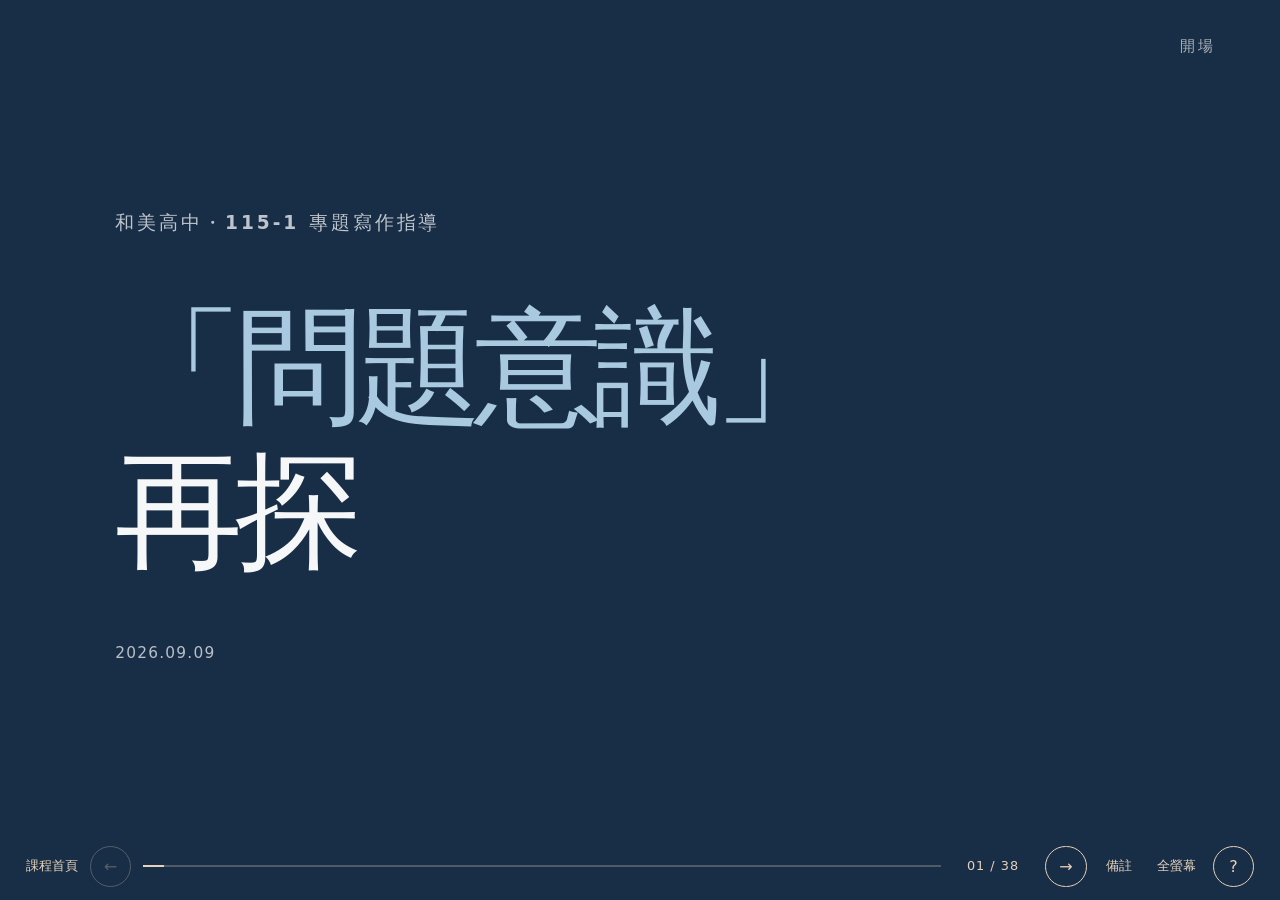
==== lessons/2026-09-09-問題意識再探/index.html @ ac7cce35 "建立課程 repo 與 2026-09-09「問題意識」再探投影片 - 課程首頁 + 共用 styles.css / app.js，lessons/ 下依日期收錄各次單元 - 首個單元 38 張投影片" ====
<!doctype html>
<html lang="zh-Hant-TW">
  <head>
    <meta charset="utf-8" />
    <meta name="viewport" content="width=device-width, initial-scale=1" />
    <meta name="description" content="和美高中 115-1 專題寫作指導：2026-09-09「問題意識」再探。" />
    <meta name="theme-color" content="#182e46" />
    <title>「問題意識」再探｜115-1 專題寫作指導</title>
    <link rel="icon" href="../../favicon.svg" type="image/svg+xml" />
    <link rel="stylesheet" href="../../styles.css" />
  </head>
  <body class="presentation">
    <a class="skip-link" href="#deck">跳到投影片</a>
    <main id="deck" class="deck" tabindex="-1" data-title="「問題意識」再探｜115-1 專題寫作指導">
      <!-- 01 -->
      <section id="slide-1" class="slide title-slide" data-section="開場" data-theme="navy" aria-labelledby="heading-1">
        <p class="eyebrow">和美高中・115-1 專題寫作指導</p><h1 id="heading-1"><span class="accent">「問題意識」</span><br />再探</h1><p class="meta">2026.09.09</p>
        <aside class="speaker-notes">今天從追尋「為什麼」的角度，繼續談問題意識。</aside>
      </section>

      <!-- 02 -->
      <section id="slide-2" class="slide " data-section="課程流程" data-theme="paper" aria-labelledby="heading-2">
        <h2 id="heading-2" data-source-line="1">課程流程</h2><ol class="agenda"><li data-source-line="2">「問題意識」環節的時間安排</li><li data-source-line="3">「問題意識」再探</li><li data-source-line="4">實作與討論</li></ol>
      </section>

      <!-- 03 -->
      <section id="slide-3" class="slide " data-section="時間安排" data-theme="mist" aria-labelledby="heading-3">
        <h2 id="heading-3" data-source-line="5" class="compact-title">一、「問題意識」環節時間安排</h2><ol class="schedule"><li data-source-line="6">9/9（今天）：從另一種角度思考問題意識，並且交作業</li><li data-source-line="7">9/15由作業發展出「研究問題」與「研究動機」（解說）</li><li data-source-line="8">9/16：撰寫「研究問題」與「研究動機」</li><li data-source-line="9"><strong>9/22：特定小組報告</strong></li></ol>
      </section>

      <!-- 04 -->
      <section id="slide-4" class="slide section-slide" data-section="問題意識再探" data-theme="slate" aria-labelledby="heading-4">
        <h2 id="heading-4" data-source-line="10">二、<br />問題意識再探</h2>
      </section>

      <!-- 05 -->
      <section id="slide-5" class="slide " data-section="昨天的重點" data-theme="paper" aria-labelledby="heading-5">
        <h2 id="heading-5" data-source-line="11">昨天的重點</h2><ul class="big-list"><li data-source-line="12">論文是什麼</li><li data-source-line="13">問題意識：怎麼從我的「為什麼」挖掘出可以研究的方向</li></ul>
      </section>

      <!-- 06 -->
      <section id="slide-6" class="slide section-slide long-title" data-section="追尋「為什麼」" data-theme="navy" aria-labelledby="heading-6">
        <h2 id="heading-6" data-source-line="14">另一種角度的問題意識：<br /><span class="accent">追尋「為什麼」</span></h2>
      </section>

      <!-- 07 -->
      <section id="slide-7" class="slide " data-section="追尋「為什麼」" data-theme="paper" aria-labelledby="heading-7">
        <h2 id="heading-7" data-source-line="15" class="compact-title">那個大家都經歷過的為什麼</h2><p data-source-line="16" class="body-large">我已經老到忘記，但是知道小孩會經歷，我要做好準備：不厭其煩，產婆法</p>
      </section>

      <!-- 08 -->
      <section id="slide-8" class="slide statement-slide" data-section="追尋「為什麼」" data-theme="mist" aria-labelledby="heading-8">
        <h2 id="heading-8" data-source-line="17" class="display-copy">實驗證明：<br />我知道的事情還是太少了，<br />但是我知道<span class="accent">產婆法會讓小孩不想找你問問題</span></h2>
      </section>

      <!-- 09 -->
      <section id="slide-9" class="slide question-slide" data-section="追尋「為什麼」" data-theme="paper" aria-labelledby="heading-9">
        <h2 id="heading-9" data-source-line="18">為什麼小孩不再問<br />「為什麼」？</h2><p data-source-line="19" class="body-large">蘇格拉底式詰問</p>
        <aside class="speaker-notes">先讓同學回想自己的經驗，再接下一張的電梯例子。</aside>
      </section>

      <!-- 10 -->
      <section id="slide-10" class="slide statement-slide" data-section="世界觀" data-theme="navy" aria-labelledby="heading-10">
        <h2 id="heading-10" data-source-line="20">小孩正在形成他的<br /><span class="accent">「世界觀」</span></h2><p data-source-line="21" class="body-large">（電梯要按上還是按下？）</p>
      </section>

      <!-- 11 -->
      <section id="slide-11" class="slide question-slide" data-section="世界觀" data-theme="paper" aria-labelledby="heading-11">
        <h2 id="heading-11" data-source-line="22" class="compact-title">為什麼中年說教男<br />不再問為什麼？</h2><p data-source-line="23" class="body-large">其實他們很愛問，但是那是因為他們是<span class="accent">【考考男】</span></p>
      </section>

      <!-- 12 -->
      <section id="slide-12" class="slide art-slide" data-section="世界觀" data-theme="navy" aria-labelledby="heading-12">
        <img class="abstract-art" src="assets/worldview-crystallization.png" width="1536" height="1024" alt="發散的細線逐漸凝結成封閉的幾何結晶" /><div class="art-copy"><h2 id="heading-12" data-source-line="24" class="display-copy">他們的<span class="accent">「世界觀」</span><br />已經固化，<br />對任何事情都有定見，<br />也有意見</h2></div>
        <aside class="speaker-notes">這裡的固化指不再驗證自己的判斷，可讓同學先辨認自己是否也有類似情形。</aside>
      </section>

      <!-- 13 -->
      <section id="slide-13" class="slide question-slide" data-section="世界觀" data-theme="mist" aria-labelledby="heading-13">
        <h2 id="heading-13" data-source-line="25">你跟中年說教男<br />的<span class="accent">距離有多遠</span>？</h2>
      </section>

      <!-- 14 -->
      <section id="slide-14" class="slide statement-slide" data-section="快速歸因" data-theme="paper" aria-labelledby="heading-14">
        <h2 id="heading-14" data-source-line="26" class="display-copy"><span class="accent">快速歸因</span>是必要的，<br />不然我們會認知超載</h2>
      </section>

      <!-- 15 -->
      <section id="slide-15" class="slide statement-slide" data-section="快速歸因" data-theme="navy" aria-labelledby="heading-15">
        <h2 id="heading-15" data-source-line="27" class="display-copy"><span class="accent">從不驗證</span>讓（可能有誤的）<br />世界觀快速固化</h2><p data-source-line="28" class="body-large">迴聲室強化了固化速度</p>
      </section>

      <!-- 16 -->
      <section id="slide-16" class="slide section-slide long-title" data-section="挖掘與驗證" data-theme="slate" aria-labelledby="heading-16">
        <h2 id="heading-16" data-source-line="29">挖掘出你的快速歸因<br />並且找到合適的角度<br /><span class="accent">驗證他</span></h2>
      </section>

      <!-- 17 -->
      <section id="slide-17" class="slide statement-slide" data-section="制服外套" data-theme="paper" aria-labelledby="heading-17">
        <p data-source-line="30" class="body-large">女兒上國中，制服外套又醜又不暖，又貴</p><h2 id="heading-17" data-source-line="31" class="display-copy">快速歸因：<br /><span class="accent">學校利用制服賺錢</span></h2>
        <aside class="speaker-notes">先問同學是否也曾有這種直覺。下一張開始拆出這個歸因成立需要哪些條件。</aside>
      </section>

      <!-- 18 -->
      <section id="slide-18" class="slide question-slide" data-section="制服外套" data-theme="mist" aria-labelledby="heading-18">
        <h2 id="heading-18" data-source-line="32" class="display-copy">如何驗證？<br />把歸因成立的<span class="accent">前提/假設</span>列出來，<br />就可以檢驗</h2>
      </section>

      <!-- 19 -->
      <section id="slide-19" class="slide " data-section="制服外套" data-theme="paper" aria-labelledby="heading-19">
        <h2 id="heading-19" class="kicker">如何驗證？</h2><ol class="premises"><li data-source-line="33">學校可以對製作、販售該校制服的廠商收取授權金</li><li data-source-line="34">(公立)學校的組織運作，利潤是其決策動機之一；或者</li></ol>
        <aside class="speaker-notes">這些是待檢驗的前提，並非已確認的學校制度或事實。保留第二點的「或者」，與下一張第三點連讀。</aside>
      </section>

      <!-- 20 -->
      <section id="slide-20" class="slide " data-section="制服外套" data-theme="navy" aria-labelledby="heading-20">
        <h2 id="heading-20" class="kicker">如何驗證？</h2><ol class="premises" start="3"><li data-source-line="35">學校教職員績效考核與待遇可透過學校組織的收益提升增加</li><li data-source-line="36">因此學校會藉由提高制服售價來獲取利潤</li></ol>
        <aside class="speaker-notes">第三點接上一張第二點的「或者」。第四點是前提成立後的推論，請同學分別檢查。</aside>
      </section>

      <!-- 21 -->
      <section id="slide-21" class="slide question-slide" data-section="核電公投" data-theme="paper" aria-labelledby="heading-21">
        <h2 id="heading-21" data-source-line="37" class="display-copy"><span class="kicker">比較正經的題目：</span><strong>（您是否）支持政府使用<br /><span class="accent">『核電』</span>振興經濟，<br />以廢除『非核家園』的能源政策？</strong></h2>
      </section>

      <!-- 22 -->
      <section id="slide-22" class="slide " data-section="核電公投" data-theme="mist" aria-labelledby="heading-22">
        <h2 id="heading-22" data-source-line="38" class="reading-title">這不是我編的題目，是 2026 年<strong>第 22 案全國性公投</strong>的正式主文，11/28 與地方選舉合併投票（<a href="https://web.cec.gov.tw/referendum" target="_blank" rel="noopener noreferrer">中選會公投專區</a>）</h2><p data-source-line="39" class="source-note reading-links">想看正反雙方怎麼拆：<a href="https://e-info.org.tw/node/243768" target="_blank" rel="noopener noreferrer">核能挺AI、穩供電又壓電價？專家逐條檢視國民黨「廢非核家園」公投原版理由書</a>（環境資訊中心，2026-08-14）、<a href="https://www.twreporter.org/a/ahead-referendum-to-restart-maanshan-nuclear-power-plant" target="_blank" rel="noopener noreferrer">7大爭點看「重啟核三公投」正反意見</a>（報導者）</p>
        <aside class="speaker-notes">環境資訊中心談的是公投原版理由書；報導者連結談的是「重啟核三公投」。兩篇可用來比較拆解方法，授課時留意議題範圍不同。</aside>
      </section>

      <!-- 23 -->
      <section id="slide-23" class="slide " data-section="核電公投" data-theme="paper" aria-labelledby="heading-23">
        <h2 id="heading-23" data-source-line="40" class="kicker">如何驗證：</h2><ol class="premises"><li data-source-line="41">核能發電是最適合台灣經濟發展的能源方式</li><li data-source-line="42">「非核家園」政策所追求的目標不符合台灣所需</li></ol>
        <aside class="speaker-notes">這些是從主張拆出的待驗證假設，尚未判定成立。</aside>
      </section>

      <!-- 24 -->
      <section id="slide-24" class="slide " data-section="核電公投" data-theme="navy" aria-labelledby="heading-24">
        <h2 id="heading-24" data-source-line="40" class="kicker">如何驗證：</h2><ol class="premises" start="3"><li data-source-line="43">「非核家園」是台灣用不了核電的真正原因——不廢除它，核電就上不了場</li><li data-source-line="44">因此廢除「非核家園」，核電就能振興台灣經濟</li></ol>
        <aside class="speaker-notes">第三點要求檢查政策與核電使用的因果關係；第四點是推論出的結論。可逐一問需要什麼證據。</aside>
      </section>

      <!-- 25 -->
      <section id="slide-25" class="slide statement-slide" data-section="往下挖" data-theme="mist" aria-labelledby="heading-25">
        <h2 id="heading-25" data-source-line="45" class="display-copy">在比較「大型」又比較「正經」的題目裡，<br />你會發現<span class="accent">「事情沒那麼單純」</span></h2>
      </section>

      <!-- 26 -->
      <section id="slide-26" class="slide statement-slide" data-section="往下挖" data-theme="paper" aria-labelledby="heading-26">
        <h2 id="heading-26" data-source-line="46" class="display-copy">光是「核能發電是最適合台灣經濟發展的能源方式」，<br />就可以在<span class="accent">往下挖好幾層</span></h2>
      </section>

      <!-- 27 -->
      <section id="slide-27" class="slide art-slide" data-section="積沙成塔" data-theme="paper" aria-labelledby="heading-27">
        <img class="abstract-art" src="assets/accumulated-knowledge.png" width="1536" height="1024" alt="細小顆粒與幾何短線逐層累積成向上延伸的結構" /><div class="art-copy"><h2 id="heading-27" data-source-line="47" class="display-copy">研究是<span class="accent">「積沙成塔」</span>，<br />最近AI證明<span class="keep-together">費馬最後定理，</span><br />就是個例子</h2><p data-source-line="48" class="source-note"><a href="https://technews.tw/2026/09/08/formalizing-fermat-last-theorem-claude-proof" target="_blank" rel="noopener noreferrer">5 年學術計畫被 AI 模型 11 天搞定！Claude 完成《費馬最後定理》形式化證明</a>（科技新報，2026-09-08）</p></div>
        <aside class="speaker-notes">下一張保留原稿對「形式化證明」的補充，與「重新證明」作區分。</aside>
      </section>

      <!-- 28 -->
      <section id="slide-28" class="slide " data-section="積沙成塔" data-theme="paper" aria-labelledby="heading-28">
        <h2 id="heading-28" data-source-line="49" class="reading-title">精確一點說：<br />Claude 不是「重新證明」費馬最後定理，而是把 Wiles 1995 年那份 129 頁的證明翻譯成 Lean 這種電腦可以逐行檢查的形式。<br /><span class="accent">11 天、1,300 萬行程式碼、29,500 個中間引理</span></h2>
        <aside class="speaker-notes">讓同學注意：此處談的是把既有證明轉成可由電腦檢查的形式。</aside>
      </section>

      <!-- 29 -->
      <section id="slide-29" class="slide statement-slide" data-section="積沙成塔" data-theme="navy" aria-labelledby="heading-29">
        <h2 id="heading-29" data-source-line="50" class="reading-title">而它做得到，<br />是因為前面已經有 Mathlib 數學函式庫、有 Kevin Buzzard 團隊的 FLT 專案鋪路——<br />這才是<span class="accent">「積沙成塔」</span>的意思</h2>
      </section>

      <!-- 30 -->
      <section id="slide-30" class="slide section-slide long-title" data-section="問題意識的用途" data-theme="slate" aria-labelledby="heading-30">
        <h2 id="heading-30" data-source-line="51">「問題意識」<br />可以檢視未經驗證的歸因，<br />且<span class="accent">提出檢驗的方法</span></h2>
      </section>

      <!-- 31 -->
      <section id="slide-31" class="slide statement-slide" data-section="問題意識的用途" data-theme="paper" aria-labelledby="heading-31">
        <h2 id="heading-31" data-source-line="52" class="display-copy">對這門課來說：<br /><span class="accent">找到可以研究的題目</span></h2><p data-source-line="53" class="body-large">拿來用在自己身上：避免成為中年說教男</p>
      </section>

      <!-- 32 -->
      <section id="slide-32" class="slide question-slide" data-section="問題意識的用途" data-theme="mist" aria-labelledby="heading-32">
        <h2 id="heading-32" data-source-line="54">拿來用在別人身上：<br /><span class="accent">？</span></h2>
        <aside class="speaker-notes">讓同學先回答，不急著替問號定義唯一答案。</aside>
      </section>

      <!-- 33 -->
      <section id="slide-33" class="slide section-slide long-title" data-section="兩種問題意識" data-theme="navy" aria-labelledby="heading-33">
        <h2 id="heading-33" data-source-line="55">我們不是涇渭分明的<br /><span class="accent">兩種問題意識</span></h2>
      </section>

      <!-- 34 -->
      <section id="slide-34" class="slide question-slide" data-section="兩種問題意識" data-theme="paper" aria-labelledby="heading-34">
        <p data-source-line="56" class="body-large">回到外套的議題裡，我有個我無法快速歸因的問題：</p><h2 id="heading-34" data-source-line="57">為什麼有人<br /><span class="accent">整天穿外套</span>？</h2>
      </section>

      <!-- 35 -->
      <section id="slide-35" class="slide statement-slide" data-section="兩種問題意識" data-theme="mist" aria-labelledby="heading-35">
        <h2 id="heading-35" data-source-line="58" class="display-copy">因為我無法快速歸因，<br />所以就回到<span class="accent">第一個版本的問題意識</span></h2>
      </section>

      <!-- 36 -->
      <section id="slide-36" class="slide statement-slide" data-section="兩種問題意識" data-theme="paper" aria-labelledby="heading-36">
        <h2 id="heading-36" data-source-line="59" class="display-copy">當我上網、讀文章、與別人討論，<br />列出可能研究的<span class="accent">三個方向</span></h2>
      </section>

      <!-- 37 -->
      <section id="slide-37" class="slide statement-slide" data-section="兩種問題意識" data-theme="navy" aria-labelledby="heading-37">
        <h2 id="heading-37" data-source-line="60" class="display-copy">我可能就可以提出一些假設，<br />並且規劃出<span class="accent">驗證的方法</span></h2>
      </section>

      <!-- 38 -->
      <section id="slide-38" class="slide section-slide" data-section="實作與討論" data-theme="slate" aria-labelledby="heading-38">
        <h2 id="heading-38" data-source-line="4">實作與討論</h2>
        <aside class="speaker-notes">原稿此段尚未展開。今天的作業是 9/15、9/16 兩堂課的原料，實作規格（要交幾個歸因、前提要幾條、交到哪裡）需於課堂補充。</aside>
      </section>
    </main>
    <nav class="chrome" aria-label="投影片控制列">
      <a class="course-link" href="../../index.html" aria-label="返回課程首頁">課程首頁</a>
      <button id="prev" type="button" aria-label="上一張投影片">←</button>
      <div class="progress-shell" aria-hidden="true"><span id="progress"></span></div>
      <p id="counter" role="status" aria-live="polite" aria-atomic="true">01 / 38</p>
      <button id="next" type="button" aria-label="下一張投影片">→</button>
      <button id="notes" type="button" aria-label="開啟講者備註" aria-controls="notes-panel" aria-expanded="false">備註</button>
      <button id="fullscreen" type="button" aria-label="進入全螢幕">全螢幕</button>
      <button id="help" type="button" aria-label="顯示操作說明">?</button>
    </nav>
    <aside id="notes-panel" class="notes-panel" aria-label="講者備註" aria-hidden="true" inert>
      <div><strong>講者備註</strong><button id="close-notes" type="button" aria-label="關閉講者備註">×</button></div>
      <p id="notes-copy"></p>
    </aside>
    <dialog id="help-dialog" aria-labelledby="help-title">
      <form method="dialog">
        <button class="dialog-close" aria-label="關閉操作說明">×</button>
        <h2 id="help-title">操作方式</h2>
        <dl>
          <dt>← / →、PageUp / PageDown</dt><dd>上一張／下一張</dd>
          <dt>Space / Enter</dt><dd>下一張</dd>
          <dt>Home / End</dt><dd>第一張／最後一張</dd>
          <dt>F</dt><dd>進入或離開全螢幕</dd>
          <dt>N</dt><dd>開啟或關閉講者備註</dd>
          <dt>Esc</dt><dd>關閉備註或操作說明</dd>
          <dt>觸控操作</dt><dd>左右滑動換頁</dd>
        </dl>
        <p>講者備註會顯示在目前畫面上。</p>
      </form>
    </dialog>
    <noscript>啟用 JavaScript 後可使用換頁功能；目前以連續頁面閱讀。</noscript>
    <script src="../../app.js"></script>
  </body>
</html>
---- styles.css ----
/* 延續 sustainable-food-class 的 slide 結構、字級對比與轉場節奏。 */
:root {
  color-scheme: light;
  --paper: #f6f7f8;
  --mist: #dbe7ef;
  --navy: #182e46;
  --navy-deep: #102034;
  --slate: #355574;
  --blue: #a8c9df;
  --ink: #1c3046;
  --muted: #526578;
  --shadow: 0 22px 65px rgb(16 32 52 / .18);
  --ease: cubic-bezier(.22, 1, .36, 1);
  font-family: "PingFang TC", "Heiti TC", "Microsoft JhengHei", system-ui, sans-serif;
  font-synthesis: none;
  text-rendering: optimizeLegibility;
}
* { box-sizing: border-box; }
html, body { min-height: 100%; }
html { background: var(--navy-deep); }
body { margin: 0; color: var(--ink); }
button, a { font: inherit; }
a { color: inherit; text-underline-offset: .2em; }
button { cursor: pointer; }
:focus-visible { outline: 3px solid currentColor; outline-offset: 5px; }
h1, h2, h3, p, ol, ul { margin: 0; }
.skip-link { position: fixed; z-index: 100; top: .75rem; left: .75rem; padding: .6rem .9rem; background: white; color: var(--ink); transform: translateY(-160%); }
.skip-link:focus { transform: translateY(0); }
/* 無 JavaScript 時仍可依序閱讀；初始化完成才啟用單頁模式。 */
.deck { position: relative; width: 100%; }
.slide {
  --bg: var(--paper); --fg: var(--ink); --accent: #2c6187;
  position: relative;
  min-height: 100svh;
  display: grid;
  align-content: center;
  gap: clamp(1rem, 2.6vh, 2rem);
  padding: clamp(4.5rem, 9vh, 7rem) clamp(3rem, 9vw, 10rem) clamp(6rem, 12vh, 8rem);
  background: var(--bg); color: var(--fg);
  overflow-wrap: break-word;
}
.slide::before {
  content: attr(data-section);
  position: absolute; top: clamp(1.5rem, 4vh, 3rem); right: clamp(2rem, 5vw, 5rem); z-index: 3;
  max-width: 70%;
  font-size: clamp(.8rem, 1.2vw, 1rem); font-weight: 700; letter-spacing: .18em; opacity: .65;
}
.deck-ready { overflow: hidden; }
.deck-ready .deck { height: 100svh; overflow: clip; }
.deck-ready .slide {
  position: absolute; inset: 0; min-height: 0;
  overflow-x: hidden; overflow-y: auto;
  visibility: hidden; opacity: 0; transform: translateX(3.5%);
  transition: opacity 420ms var(--ease), transform 520ms var(--ease), visibility 0s 520ms;
}
.deck-ready .slide.is-active { visibility: visible; opacity: 1; transform: translateX(0); transition: opacity 420ms var(--ease), transform 520ms var(--ease), visibility 0s; }
.deck-ready .slide.was-active { transform: translateX(-3.5%); }
.slide[data-theme="navy"] { --bg: var(--navy); --fg: var(--paper); --accent: var(--blue); }
.slide[data-theme="paper"] { --bg: var(--paper); --fg: var(--ink); }
.slide[data-theme="mist"] { --bg: var(--mist); --fg: var(--ink); }
.slide[data-theme="slate"] { --bg: var(--slate); --fg: var(--paper); --accent: #d0e7f6; }
h1 { font-size: clamp(4rem, 10vw, 10rem); font-weight: 900; letter-spacing: -.065em; line-height: 1.13; }
h2 { font-size: clamp(2.7rem, 6.7vw, 7.7rem); font-weight: 850; letter-spacing: -.055em; line-height: 1.18; text-wrap: pretty; }
p, li { font-size: clamp(1.15rem, 2.15vw, 2rem); line-height: 1.55; }
.accent { color: var(--accent); }
.keep-together { display: inline-block; }
.eyebrow, .kicker { font-size: clamp(.9rem, 1.45vw, 1.25rem); font-weight: 800; letter-spacing: .16em; line-height: 1.6; }
.eyebrow { opacity: .75; }
.kicker { opacity: .75; }
.display-copy > .kicker { display: block; margin-bottom: 1rem; }
.meta { font-size: clamp(.9rem, 1.2vw, 1.15rem); opacity: .72; letter-spacing: .08em; }
.title-slide { gap: 2rem; }
.title-slide h1 { margin-block: .2em; }
.section-slide { align-content: end; }
.section-slide h2 { font-size: clamp(3.6rem, 9vw, 10rem); }
.section-slide.long-title h2 { font-size: clamp(2.7rem, 5.7vw, 6.5rem); }
.question-slide h2 { max-width: 17em; }
.display-copy { max-width: 24em; font-size: clamp(2.2rem, 5.2vw, 5.8rem); line-height: 1.3; }
.compact-title { font-size: clamp(2.2rem, 4.5vw, 5rem); }
.reading-title { font-size: clamp(1.65rem, 3.2vw, 3.6rem); line-height: 1.58; letter-spacing: -.025em; }
.body-large { font-size: clamp(1.35rem, 2.7vw, 2.6rem); line-height: 1.6; max-width: 36em; }
.agenda, .schedule { display: grid; gap: .5rem; padding: 0; list-style: none; counter-reset: agenda; }
.agenda li { counter-increment: agenda; display: flex; align-items: baseline; gap: 1.5rem; padding: .6em 0; border-top: 1px solid rgb(28 48 70 / .2); font-weight: 700; font-size: clamp(1.4rem, 3vw, 2.8rem); }
.agenda li::before { content: counter(agenda, decimal-leading-zero); color: var(--accent); font-size: .6em; letter-spacing: .08em; }
.schedule { gap: 0; }
.schedule li { padding: .55em 0; border-bottom: 1px solid rgb(28 48 70 / .2); }
.schedule li:last-child { color: var(--accent); }
.big-list { display: grid; gap: .65em; padding-left: 1.2em; }
.big-list li { font-size: clamp(1.4rem, 3vw, 2.9rem); }
.big-list li::marker { color: var(--accent); }
.premises { display: grid; gap: 1em; padding-left: 1.5em; font-size: clamp(1.5rem, 3.4vw, 3.5rem); }
.premises li { font-size: inherit; line-height: 1.55; font-weight: 700; padding-left: .35em; }
.premises li::marker { color: var(--accent); font-weight: 500; }
.source-note { font-size: clamp(.9rem, 1.3vw, 1.3rem); line-height: 1.7; letter-spacing: 0; }
.reading-links { border-top: 1px solid rgb(28 48 70 / .25); padding-top: 1.2em; font-size: clamp(1rem, 1.65vw, 1.6rem); }
.reading-title a { font-size: .65em; }
.art-slide { isolation: isolate; }
.abstract-art { position: absolute; z-index: -2; inset: 0 0 0 auto; width: 80%; height: 100%; object-fit: cover; object-position: 70% center; }
.art-slide::after { content: ""; position: absolute; inset: 0; z-index: -1; background: linear-gradient(90deg, var(--bg) 16%, var(--bg) 28%, transparent 86%); pointer-events: none; }
.art-copy { width: 61%; display: grid; gap: 1.8rem; }
.art-copy h2 { font-size: clamp(2.1rem, 4.5vw, 5rem); }
.art-slide[data-theme="paper"] .art-copy h2 { font-size: clamp(2.1rem, 4vw, 4.5rem); }
.art-copy .source-note { max-width: 33em; padding: .5em .8em; margin-left: -.8em; background: rgb(246 247 248 / .93); }
.speaker-notes { display: none; }
.chrome { display: none; position: fixed; z-index: 20; right: clamp(1rem, 2vw, 1.75rem); bottom: max(.8rem, env(safe-area-inset-bottom)); left: clamp(1rem, 2vw, 1.75rem); align-items: center; gap: .75rem; color: white; mix-blend-mode: difference; }
.deck-ready .chrome { display: flex; }
.chrome button { display: grid; place-items: center; min-width: 2.6rem; min-height: 2.6rem; padding: .3rem; border: 1px solid currentColor; border-radius: 50%; color: inherit; background: transparent; }
.chrome #notes, .chrome #fullscreen { border-radius: 0; border: 0; font-size: .8rem; }
.chrome button:disabled { opacity: .3; cursor: default; }
.course-link { font-size: .8rem; text-decoration: none; white-space: nowrap; padding-block: .6rem; }
.progress-shell { flex: 1; height: 2px; background: rgb(255 255 255 / .28); }
#progress { display: block; width: 0; height: 100%; background: white; transition: width 380ms var(--ease); }
#counter { min-width: 5rem; font-size: .8rem; font-variant-numeric: tabular-nums; letter-spacing: .08em; text-align: center; }
.notes-panel { position: fixed; z-index: 40; right: 1rem; bottom: 4.6rem; width: min(34rem, calc(100vw - 2rem)); max-height: 42svh; padding: 1.1rem 1.2rem; overflow: auto; border: 1px solid rgb(255 255 255 / .25); border-radius: 1rem; color: white; background: rgb(16 32 52 / .97); box-shadow: var(--shadow); visibility: hidden; opacity: 0; transform: translateY(1rem); transition: opacity 200ms ease, transform 200ms ease; }
.notes-panel.is-open { visibility: visible; opacity: 1; transform: translateY(0); }
.notes-panel > div { display: flex; align-items: center; justify-content: space-between; }
.notes-panel p { margin-top: .7rem; font-size: 1rem; }
.notes-panel button { border: 0; color: white; background: transparent; font-size: 1.6rem; min-width: 2.5rem; min-height: 2.5rem; }
dialog { width: min(38rem, calc(100vw - 2rem)); max-height: 85svh; padding: 1.5rem; border: 0; border-radius: 1.2rem; color: var(--ink); background: var(--paper); box-shadow: var(--shadow); }
dialog::backdrop { background: rgb(16 32 52 / .72); backdrop-filter: blur(7px); }
dialog form { position: relative; padding: 1rem; }
dialog h2 { font-size: clamp(2rem, 5vw, 3.4rem); }
dialog dl { display: grid; grid-template-columns: 1fr 1fr; gap: .7rem 1rem; line-height: 1.5; }
dialog dt { font-weight: 800; }
dialog dd { margin: 0; color: var(--muted); }
dialog p { font-size: .9rem; color: var(--muted); }
.dialog-close { position: absolute; top: -.5rem; right: -.5rem; border: 0; background: transparent; font-size: 1.8rem; }
noscript { display: block; padding: 1rem; background: var(--paper); }
/* 課程首頁與單元共用同一套字型及色票。 */
.course-home { min-height: 100svh; background: var(--paper); padding: clamp(2rem, 7vw, 7rem) clamp(1.5rem, 9vw, 10rem); }
.course-header { padding-block: 2rem 3rem; border-top: 3px solid var(--navy); }
.course-header h1 { font-size: clamp(2.8rem, 6.8vw, 6.4rem); margin-block: .35em; }
.course-header .term { display: block; font-size: .45em; letter-spacing: 0; color: var(--slate); margin-bottom: .5em; }
.course-header .intro { max-width: 34em; font-size: clamp(1rem, 1.5vw, 1.35rem); color: var(--muted); }
.lesson-index h2 { font-size: 1rem; letter-spacing: .12em; margin-bottom: 1rem; }
.lesson-list { list-style: none; padding: 0; }
.lesson-entry { display: grid; grid-template-columns: 10rem 1fr auto; align-items: center; gap: 1.5rem; padding-block: 2rem; border-block: 1px solid #b8c7d3; text-decoration: none; }
.lesson-entry time { font-size: 1rem; font-variant-numeric: tabular-nums; color: var(--muted); }
.lesson-entry strong { font-size: clamp(1.5rem, 2.6vw, 2.3rem); }
.lesson-entry .entry-action { font-size: .9rem; color: var(--slate); }
.lesson-entry:hover { color: #2c6187; background: #edf2f6; }
.course-footer { margin-top: 4rem; color: var(--muted); }
.course-footer p { font-size: .85rem; }
@media (max-width: 760px) {
  .slide { padding: 4.5rem 1.5rem 6rem; align-content: safe center; }
  .section-slide { align-content: safe end; }
  .slide::before { right: 1.5rem; font-size: .8rem; }
  h1 { font-size: clamp(2.8rem, 9.8vw, 4.8rem); }
  h2, .section-slide h2 { font-size: clamp(2.2rem, 7.8vw, 3.8rem); }
  .section-slide.long-title h2 { font-size: clamp(2rem, 7.5vw, 3.3rem); }
  .display-copy, .art-copy h2 { font-size: clamp(1.8rem, 6.3vw, 3rem); }
  .art-slide[data-theme="paper"] .art-copy h2 { font-size: clamp(1.8rem, 6.3vw, 3rem); }
  .compact-title { font-size: clamp(1.7rem, 6vw, 2.8rem); }
  .reading-title { font-size: clamp(1.3rem, 4.3vw, 2rem); }
  .body-large { font-size: clamp(1.2rem, 4.4vw, 1.8rem); }
  .premises { font-size: clamp(1.3rem, 4.8vw, 2rem); }
  .chrome { left: .65rem; right: .65rem; gap: .4rem; }
  .chrome button { min-width: 2.5rem; min-height: 2.5rem; }
  .chrome #fullscreen { display: none; }
  #counter { min-width: 4rem; font-size: .73rem; }
  .course-link { font-size: .75rem; }
  .art-copy { width: 100%; }
  .abstract-art { width: 100%; opacity: .35; object-position: 72% center; }
  .art-slide::after { background: linear-gradient(90deg, var(--bg), transparent 180%); }
  dialog dl { grid-template-columns: 1fr; }
  dialog dd { margin-bottom: .5rem; }
  .lesson-entry { grid-template-columns: 1fr auto; gap: .7rem; }
  .lesson-entry time { grid-column: 1 / -1; }
}
@media (max-height: 560px) and (min-width: 761px) {
  .slide { padding-block: 3.5rem 5rem; align-content: safe center; }
  h2, .section-slide h2, .section-slide.long-title h2 { font-size: 8vh; }
  h1 { font-size: 15vh; }
  .title-slide { gap: 1rem; }
  .title-slide h1 { margin-block: .1em; }
  .display-copy, .art-copy h2 { font-size: 7vh; }
  .art-slide[data-theme="paper"] .art-copy h2 { font-size: 7vh; }
  .reading-title, .body-large, .premises { font-size: 4.4vh; }
  .schedule li, .big-list li, .agenda li { font-size: 3.7vh; }
}
@media (prefers-reduced-motion: reduce) {
  *, *::before, *::after { scroll-behavior: auto !important; transition-duration: .01ms !important; }
}
@media print {
  @page { size: A4 landscape; margin: 0; }
  html, body, .deck-ready { height: auto; overflow: visible; background: white; print-color-adjust: exact; -webkit-print-color-adjust: exact; }
  .deck-ready .deck { height: auto; }
  .deck-ready .slide, .slide { position: relative; width: 297mm; height: 210mm; min-height: 0; visibility: visible; opacity: 1; transform: none; overflow: hidden; break-after: page; padding: 20mm 22mm; }
  h1 { font-size: 76pt; }
  h2, .section-slide h2, .section-slide.long-title h2 { font-size: 45pt; }
  .display-copy, .art-copy h2 { font-size: 35pt; }
  .reading-title { font-size: 25pt; }
  .body-large, .premises, .big-list li, .agenda li { font-size: 24pt; }
  .chrome, .deck-ready .chrome, .notes-panel, dialog, .skip-link, noscript { display: none; }
  .slide:last-child { break-after: auto; }
}
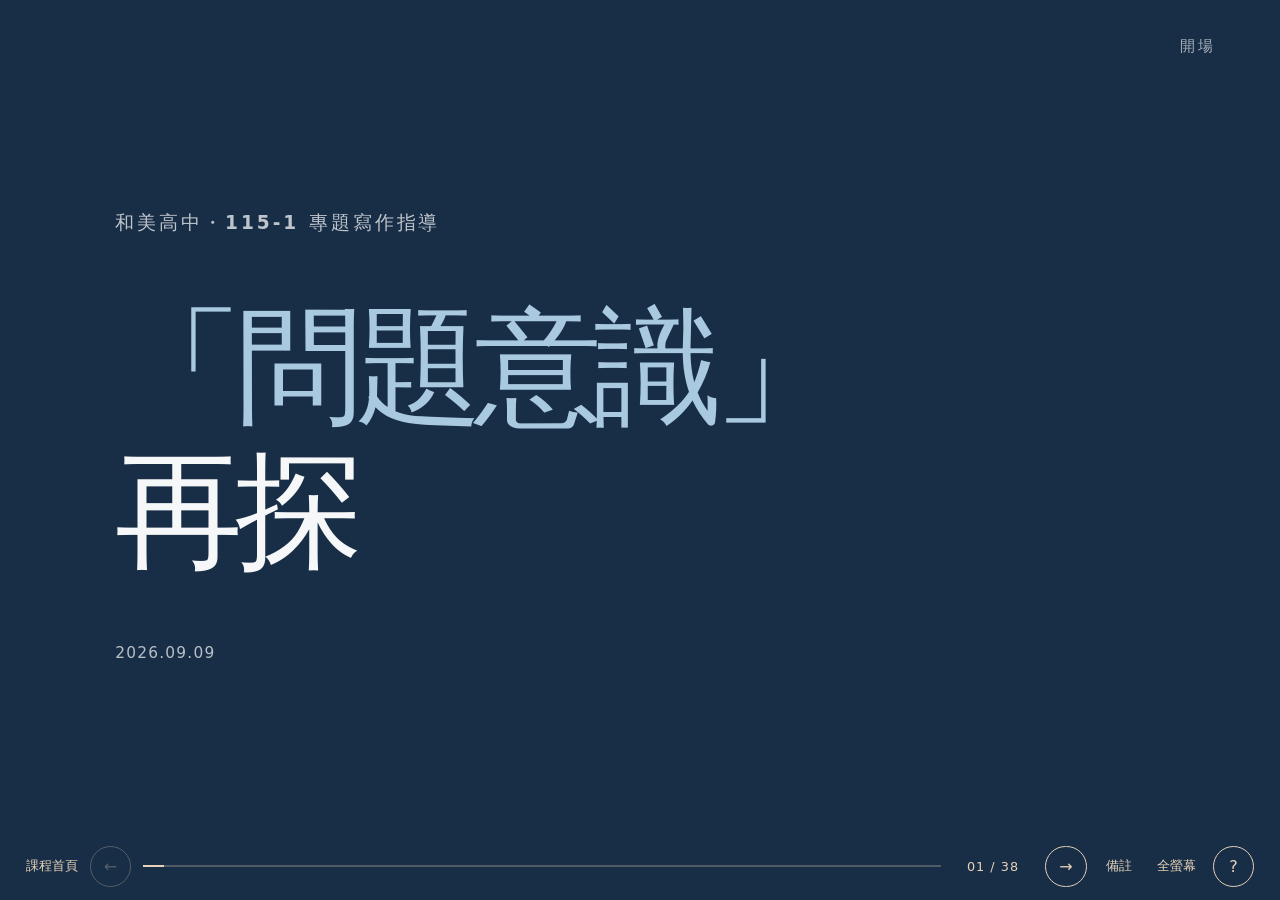
==== commit 843c6247: "引擎：數字＋Enter 跳頁、G／點頁碼開目錄（兩單元同步） Co-Authored-By: Claude Opus 5 <noreply@anthropic.com> Claude-Session:" ====
--- a/lessons/2026-09-09-問題意識再探/index.html
+++ b/lessons/2026-09-09-問題意識再探/index.html
@@ -219,7 +219,7 @@
       <a class="course-link" href="../../index.html" aria-label="返回課程首頁">課程首頁</a>
       <button id="prev" type="button" aria-label="上一張投影片">←</button>
       <div class="progress-shell" aria-hidden="true"><span id="progress"></span></div>
-      <p id="counter" role="status" aria-live="polite" aria-atomic="true">01 / 38</p>
+      <button id="counter" type="button" aria-live="polite" aria-atomic="true" aria-label="跳到指定頁">01 / 38</button>
       <button id="next" type="button" aria-label="下一張投影片">→</button>
       <button id="notes" type="button" aria-label="開啟講者備註" aria-controls="notes-panel" aria-expanded="false">備註</button>
       <button id="fullscreen" type="button" aria-label="進入全螢幕">全螢幕</button>
@@ -238,6 +238,8 @@
           <dt>Space / Enter</dt><dd>下一張</dd>
           <dt>Home / End</dt><dd>第一張／最後一張</dd>
           <dt>F</dt><dd>進入或離開全螢幕</dd>
+          <dt>數字＋Enter</dt><dd>跳到該頁</dd>
+          <dt>G／點頁碼</dt><dd>開啟目錄，挑一張跳過去</dd>
           <dt>N</dt><dd>開啟或關閉講者備註</dd>
           <dt>Esc</dt><dd>關閉備註或操作說明</dd>
           <dt>觸控操作</dt><dd>左右滑動換頁</dd>
--- a/styles.css
+++ b/styles.css
@@ -126,6 +126,24 @@
 dialog p { font-size: .9rem; color: var(--muted); }
 .dialog-close { position: absolute; top: -.5rem; right: -.5rem; border: 0; background: transparent; font-size: 1.8rem; }
 noscript { display: block; padding: 1rem; background: var(--paper); }
+/* 快速跳頁：頁碼可點、目錄對話框由 app.js 生成。 */
+.chrome #counter { border: 0; border-radius: 0; background: transparent; cursor: pointer; }
+.goto-dialog { width: min(40rem, calc(100vw - 2rem)); }
+.goto-dialog form { display: grid; gap: 1rem; }
+.goto-dialog h2 { font-size: clamp(1.6rem, 4vw, 2.4rem); }
+.goto-row { display: flex; flex-wrap: wrap; align-items: center; gap: .6rem; font-size: 1rem; }
+.goto-row label { font-weight: 800; }
+.goto-row input { width: 5.5rem; padding: .45rem .6rem; border: 1px solid var(--muted); border-radius: .5rem; font-size: 1.1rem; font-variant-numeric: tabular-nums; }
+.goto-row button { padding: .45rem 1rem; border: 1px solid var(--ink); border-radius: .5rem; background: var(--ink); color: var(--paper); font-weight: 700; }
+.goto-hint { flex-basis: 100%; font-size: .85rem; color: var(--muted); }
+.goto-list { list-style: none; margin: 0; padding: 0; max-height: 50svh; overflow: auto; border-top: 1px solid rgb(28 48 70 / .2); }
+.goto-list li { border-bottom: 1px solid rgb(28 48 70 / .12); }
+.goto-list button { display: grid; grid-template-columns: 2.5rem 8rem 1fr; gap: .6rem; align-items: baseline; width: 100%; padding: .5rem .4rem; border: 0; background: transparent; color: inherit; text-align: left; font-size: .95rem; line-height: 1.4; }
+.goto-list button:hover, .goto-list button:focus-visible { background: rgb(28 48 70 / .08); outline-offset: -3px; }
+.goto-list button[aria-current] { font-weight: 800; background: rgb(28 48 70 / .06); }
+.goto-num { font-variant-numeric: tabular-nums; color: var(--muted); }
+.goto-section { font-size: .8rem; letter-spacing: .06em; color: var(--muted); overflow: hidden; text-overflow: ellipsis; white-space: nowrap; }
+.goto-heading { overflow: hidden; text-overflow: ellipsis; white-space: nowrap; }
 /* 課程首頁與單元共用同一套字型及色票。 */
 .course-home { min-height: 100svh; background: var(--paper); padding: clamp(2rem, 7vw, 7rem) clamp(1.5rem, 9vw, 10rem); }
 .course-header { padding-block: 2rem 3rem; border-top: 3px solid var(--navy); }
@@ -164,6 +182,8 @@
   .art-slide::after { background: linear-gradient(90deg, var(--bg), transparent 180%); }
   dialog dl { grid-template-columns: 1fr; }
   dialog dd { margin-bottom: .5rem; }
+  .goto-list button { grid-template-columns: 2.2rem 1fr; }
+  .goto-list .goto-section { display: none; }
   .lesson-entry { grid-template-columns: 1fr auto; gap: .7rem; }
   .lesson-entry time { grid-column: 1 / -1; }
 }
@@ -194,3 +214,28 @@
   .chrome, .deck-ready .chrome, .notes-panel, dialog, .skip-link, noscript { display: none; }
   .slide:last-child { break-after: auto; }
 }
+/* 2026-09-15「研究動機」單元新增：引文、通則／觀察對照、假設子項、示範稿段落。 */
+.quote-block { max-width: 50rem; padding-left: 1.2em; border-left: 6px solid var(--accent); font-size: clamp(1.4rem, 2.7vw, 2.7rem); line-height: 1.6; font-weight: 600; }
+.contrast { display: grid; grid-template-columns: 1fr 1fr; gap: clamp(1.5rem, 4vw, 4rem); padding: 0; list-style: none; max-width: 70rem; }
+.contrast li { display: grid; gap: .6em; align-content: start; padding-top: .8em; border-top: 3px solid var(--accent); font-size: clamp(1.4rem, 2.7vw, 2.7rem); line-height: 1.5; font-weight: 600; }
+.contrast.three { grid-template-columns: repeat(3, 1fr); max-width: none; }
+.contrast.three li { font-size: clamp(1.25rem, 2.2vw, 2.2rem); }
+.contrast .label { font-size: clamp(.9rem, 1.45vw, 1.25rem); font-weight: 800; letter-spacing: .16em; color: var(--accent); }
+.premises.compact { gap: .7em; font-size: clamp(1.3rem, 2.5vw, 2.6rem); }
+.premises .sub { display: grid; gap: .4em; margin-top: .5em; padding-left: 1.3em; list-style: disc; }
+.premises .sub li { font-size: .68em; font-weight: 500; line-height: 1.5; }
+.premises .sub li::marker { color: var(--accent); }
+.prose { max-width: 62rem; font-size: clamp(1.3rem, 2.25vw, 2.2rem); line-height: 1.7; font-weight: 500; text-wrap: pretty; }
+.prose + .prose { margin-top: .4em; }
+.sample-tag { display: inline-block; margin-bottom: .4em; padding: .25em .7em; border: 2px solid var(--accent); border-radius: 999px; font-size: clamp(.85rem, 1.3vw, 1.15rem); font-weight: 800; letter-spacing: .14em; color: var(--accent); }
+@media (max-width: 760px) {
+  .contrast, .contrast.three { grid-template-columns: 1fr; }
+  .contrast li, .quote-block, .prose { font-size: clamp(1.15rem, 4.4vw, 1.7rem); }
+  .quote-block { padding-left: .8em; border-left-width: 4px; }
+}
+@media (max-height: 560px) and (min-width: 761px) {
+  .contrast li, .quote-block, .prose { font-size: 4.2vh; }
+}
+@media print {
+  .contrast li, .quote-block, .prose { font-size: 22pt; }
+}
